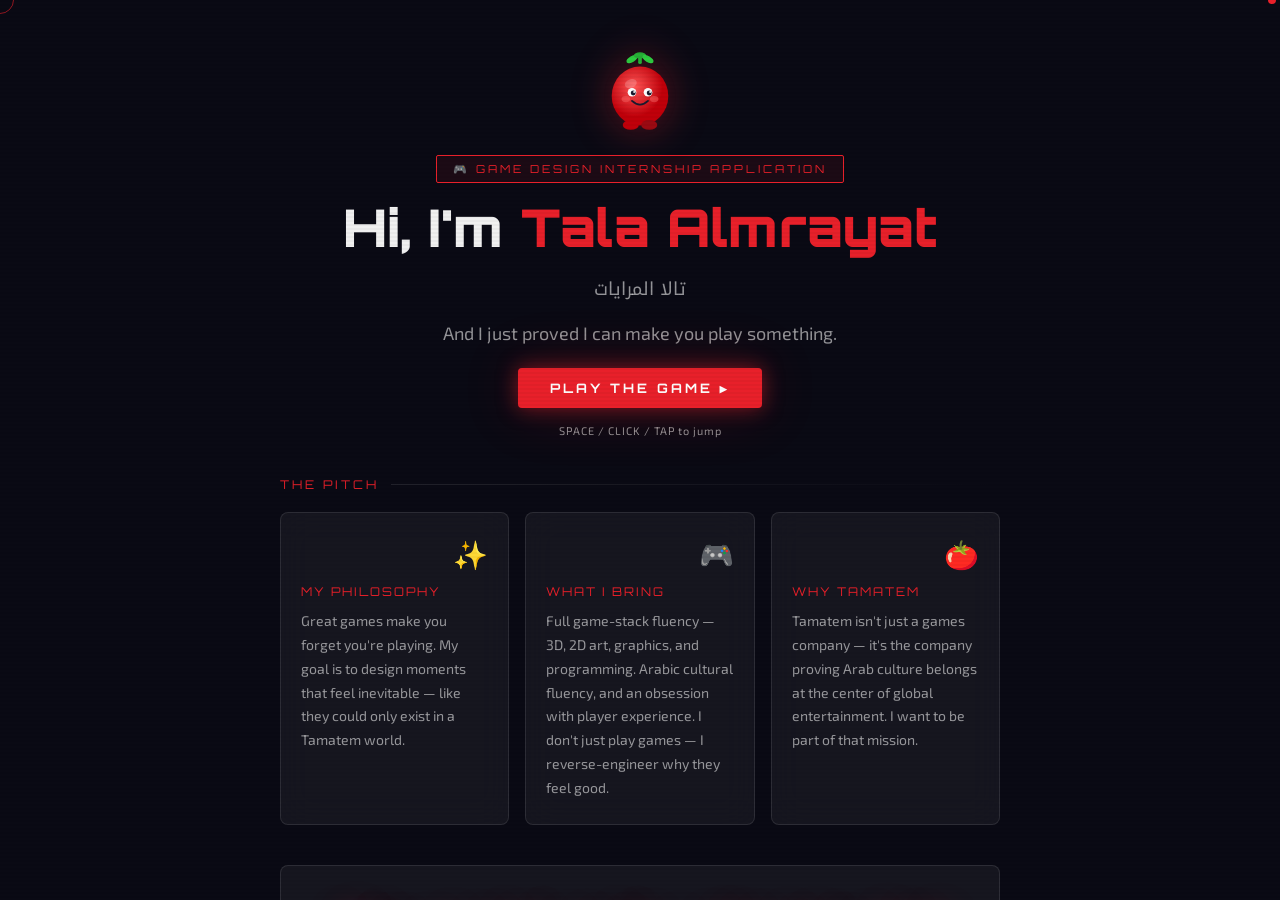
==== assets/projects/run-tamatem-run(4).html @ 4d6539b6 "first portfolio version" ====
<!DOCTYPE html>
<html lang="ar" dir="rtl">
<head>
<meta charset="UTF-8">
<meta name="viewport" content="width=device-width, initial-scale=1.0">
<title>🍅 Run, Tamatem, Run! — Tala Almrayat</title>
<link rel="preconnect" href="https://fonts.googleapis.com">
<link href="https://fonts.googleapis.com/css2?family=Orbitron:wght@400;700;900&family=Noto+Kufi+Arabic:wght@400;700;900&family=Exo+2:wght@300;400;600;700&display=swap" rel="stylesheet">
<style>
:root {
  --red: #E8202A;
  --red-dark: #9A0A12;
  --orange: #FF6B00;
  --green: #39FF14;
  --purple: #BF00FF;
  --dark: #0A0A14;
  --dark2: #12121F;
  --card: #1A1A2E;
  --glass: rgba(255,255,255,0.05);
  --glass-border: rgba(255,255,255,0.1);
  --text: #F0F0F0;
  --muted: rgba(240,240,240,0.6);
}

* { margin: 0; padding: 0; box-sizing: border-box; }

html, body {
  width: 100%; height: 100%;
  overflow: hidden;
  background: var(--dark);
  color: var(--text);
  font-family: 'Exo 2', sans-serif;
  cursor: none;
}

/* Custom cursor */
#cursor {
  position: fixed; width: 8px; height: 8px;
  background: var(--red); border-radius: 50%;
  pointer-events: none; z-index: 9999;
  transform: translate(-50%,-50%);
  transition: transform 0.1s;
}
#cursor-ring {
  position: fixed; width: 28px; height: 28px;
  border: 1.5px solid var(--red);
  border-radius: 50%; pointer-events: none; z-index: 9998;
  transform: translate(-50%,-50%);
  transition: all 0.12s ease-out;
  opacity: 0.6;
}

/* Screens */
.screen {
  position: fixed; inset: 0;
  display: none; align-items: center; justify-content: center;
  overflow: hidden;
}
.screen.active { display: flex; }

/* ── SCANLINE OVERLAY ── */
.screen::before {
  content: '';
  position: absolute; inset: 0;
  background: repeating-linear-gradient(0deg, transparent, transparent 2px, rgba(0,0,0,0.03) 2px, rgba(0,0,0,0.03) 4px);
  pointer-events: none; z-index: 10;
}

/* ═══════════════════════════════
   SCREEN 1 — INTRO
═══════════════════════════════ */
#screen-intro {
  background: radial-gradient(ellipse at 50% 40%, #1a0520 0%, var(--dark) 70%);
  flex-direction: column; gap: 0;
}

#particles-canvas {
  position: absolute; inset: 0; z-index: 0;
}

.intro-content {
  position: relative; z-index: 2;
  display: flex; flex-direction: column;
  align-items: center; gap: 20px;
  text-align: center; padding: 20px;
}

.intro-mascot {
  animation: bounce-idle 2s ease-in-out infinite;
  filter: drop-shadow(0 0 30px rgba(232,32,42,0.5));
}

@keyframes bounce-idle {
  0%,100% { transform: translateY(0) rotate(-2deg); }
  50% { transform: translateY(-14px) rotate(2deg); }
}

.intro-title {
  font-family: 'Orbitron', monospace;
  font-size: clamp(28px, 6vw, 64px);
  font-weight: 900;
  color: var(--red);
  text-shadow: 0 0 40px rgba(232,32,42,0.7), 0 0 80px rgba(232,32,42,0.3);
  letter-spacing: 3px;
  line-height: 1.1;
  direction: ltr;
}

.intro-subtitle {
  font-family: 'Noto Kufi Arabic', serif;
  font-size: clamp(16px, 3vw, 22px);
  color: var(--muted);
  direction: rtl;
}

.hud-bracket {
  border: 1px solid var(--glass-border);
  border-radius: 4px;
  padding: 28px 48px;
  position: relative;
  background: var(--glass);
  backdrop-filter: blur(12px);
  display: flex; flex-direction: column; align-items: center; gap: 16px;
}
.hud-bracket::before, .hud-bracket::after {
  content: '';
  position: absolute;
  width: 12px; height: 12px;
  border-color: var(--red);
  border-style: solid;
}
.hud-bracket::before { top: -1px; left: -1px; border-width: 2px 0 0 2px; }
.hud-bracket::after  { bottom: -1px; right: -1px; border-width: 0 2px 2px 0; }

.btn-glow {
  font-family: 'Orbitron', monospace;
  font-size: clamp(14px, 2.5vw, 18px);
  font-weight: 700;
  padding: 14px 40px;
  background: var(--red);
  color: white;
  border: none;
  border-radius: 4px;
  cursor: none;
  letter-spacing: 2px;
  transition: all 0.3s;
  box-shadow: 0 0 20px rgba(232,32,42,0.5), 0 0 60px rgba(232,32,42,0.2);
  position: relative;
  overflow: hidden;
}
.btn-glow::before {
  content: '';
  position: absolute; inset: 0;
  background: linear-gradient(90deg, transparent 0%, rgba(255,255,255,0.15) 50%, transparent 100%);
  transform: translateX(-100%);
  transition: transform 0.4s;
}
.btn-glow:hover::before { transform: translateX(100%); }
.btn-glow:hover {
  box-shadow: 0 0 30px rgba(232,32,42,0.8), 0 0 80px rgba(232,32,42,0.4);
  transform: scale(1.03);
}

.tamatem-tag {
  font-family: 'Orbitron', monospace;
  font-size: 10px;
  color: var(--muted);
  letter-spacing: 4px;
  text-transform: uppercase;
  direction: ltr;
}

/* ═══════════════════════════════
   SCREEN 2 — GAME
═══════════════════════════════ */
#screen-game {
  background: var(--dark);
  flex-direction: column;
  align-items: stretch;
}

#game-canvas {
  width: 100%; height: 100%;
  display: block;
}

/* HUD */
#hud {
  position: absolute; inset: 0;
  pointer-events: none; z-index: 5;
  padding: 16px 20px;
}

.hud-tl, .hud-tr, .hud-bl, .hud-br {
  position: absolute;
  font-family: 'Orbitron', monospace;
  font-size: clamp(10px, 2vw, 14px);
  color: var(--green);
  text-shadow: 0 0 10px rgba(57,255,20,0.5);
  direction: ltr;
}
.hud-tl { top: 16px; left: 20px; }
.hud-tr { top: 16px; right: 20px; text-align: right; }
.hud-bl { bottom: 16px; left: 20px; color: var(--muted); font-size: 10px; letter-spacing: 2px; }
.hud-br { bottom: 16px; right: 20px; font-size: 18px; }

/* ═══════════════════════════════
   SCREEN 3 — GAME OVER
═══════════════════════════════ */
#screen-gameover {
  background: radial-gradient(ellipse at 50% 30%, #1a0208 0%, var(--dark) 70%);
  flex-direction: column; gap: 0;
  align-items: center; justify-content: center;
}

#confetti-canvas {
  position: absolute; inset: 0; z-index: 0; pointer-events: none;
}

.gameover-content {
  position: relative; z-index: 2;
  display: flex; flex-direction: column;
  align-items: center; gap: 20px;
  text-align: center; padding: 30px 20px;
  max-width: 600px;
}

.gameover-title {
  font-family: 'Orbitron', monospace;
  font-size: clamp(40px, 10vw, 90px);
  font-weight: 900;
  color: var(--red);
  animation: glitch 2s infinite;
  position: relative;
  direction: ltr;
}

@keyframes glitch {
  0%,90%,100% { text-shadow: none; transform: none; }
  91% { text-shadow: 3px 0 var(--purple), -3px 0 var(--green); transform: skewX(2deg); }
  93% { text-shadow: -3px 0 var(--purple), 3px 0 var(--green); transform: skewX(-2deg); }
  95% { text-shadow: 3px 0 var(--orange), -3px 0 var(--red); transform: none; }
}

.gameover-score {
  font-family: 'Orbitron', monospace;
  font-size: clamp(18px, 4vw, 32px);
  color: var(--orange);
  direction: ltr;
}

.gameover-msg {
  font-family: 'Orbitron', monospace;
  font-size: clamp(22px, 5vw, 42px);
  font-weight: 700;
  color: var(--orange);
  letter-spacing: 2px;
  text-shadow: 0 0 20px rgba(255,107,0,0.5);
  direction: ltr;
}

.btn-row {
  display: flex; gap: 16px; flex-wrap: wrap;
  justify-content: center;
}

.btn-outline {
  font-family: 'Orbitron', monospace;
  font-size: clamp(11px, 2vw, 14px);
  font-weight: 700;
  padding: 12px 28px;
  background: transparent;
  color: var(--text);
  border: 1.5px solid var(--glass-border);
  border-radius: 4px;
  cursor: none;
  letter-spacing: 1.5px;
  transition: all 0.3s;
}
.btn-outline:hover {
  border-color: var(--red);
  color: var(--red);
  box-shadow: 0 0 20px rgba(232,32,42,0.3);
}

/* ═══════════════════════════════
   SCREEN 4 — PITCH
═══════════════════════════════ */
#screen-pitch {
  background: var(--dark);
  align-items: flex-start;
  overflow-y: auto;
  overflow-x: hidden;
}

.pitch-wrapper {
  width: 100%; min-height: 100%;
  display: flex; flex-direction: column;
  align-items: center;
  padding: 40px 20px 80px;
  gap: 0;
}

.pitch-panel {
  width: 100%; max-width: 720px;
  display: flex; flex-direction: column;
  gap: 40px;
}

/* Pitch header */
.pitch-header {
  text-align: center;
  display: flex; flex-direction: column; align-items: center; gap: 16px;
}

.pitch-mascot {
  animation: float 3s ease-in-out infinite;
  filter: drop-shadow(0 0 20px rgba(232,32,42,0.4));
}
@keyframes float {
  0%,100% { transform: translateY(0); }
  50% { transform: translateY(-10px); }
}

.pitch-badge {
  font-family: 'Orbitron', monospace;
  font-size: 11px;
  letter-spacing: 3px;
  color: var(--red);
  border: 1px solid var(--red);
  padding: 6px 16px;
  border-radius: 2px;
  background: rgba(232,32,42,0.08);
  direction: ltr;
}

.pitch-name {
  font-family: 'Orbitron', monospace;
  font-size: clamp(28px, 5vw, 52px);
  font-weight: 900;
  color: var(--text);
  line-height: 1.1;
  direction: ltr;
}
.pitch-name span { color: var(--red); }

.pitch-tagline {
  font-size: clamp(14px, 2.5vw, 18px);
  color: var(--muted);
  max-width: 480px;
  direction: ltr;
}

/* Cards grid */
.cards-grid {
  display: grid;
  grid-template-columns: repeat(auto-fit, minmax(200px, 1fr));
  gap: 16px;
}

.glass-card {
  background: var(--glass);
  border: 1px solid var(--glass-border);
  border-radius: 8px;
  padding: 24px 20px;
  backdrop-filter: blur(16px);
  position: relative;
  transition: all 0.3s;
}
.glass-card::before {
  content: '';
  position: absolute; top: 0; left: 0; right: 0;
  height: 2px;
  background: linear-gradient(90deg, var(--red), var(--orange));
  border-radius: 8px 8px 0 0;
  opacity: 0;
  transition: opacity 0.3s;
}
.glass-card:hover { border-color: rgba(232,32,42,0.3); transform: translateY(-3px); }
.glass-card:hover::before { opacity: 1; }

.card-icon { font-size: 28px; margin-bottom: 12px; display: block; }
.card-title {
  font-family: 'Orbitron', monospace;
  font-size: 12px;
  letter-spacing: 2px;
  color: var(--red);
  margin-bottom: 10px;
  direction: ltr;
}
.card-text {
  font-size: 14px;
  color: var(--muted);
  line-height: 1.7;
  direction: ltr;
}

/* Section title */
.section-title {
  font-family: 'Orbitron', monospace;
  font-size: 12px;
  letter-spacing: 3px;
  color: var(--red);
  margin-bottom: 20px;
  display: flex; align-items: center; gap: 12px;
  direction: ltr;
}
.section-title::after {
  content: '';
  flex: 1;
  height: 1px;
  background: linear-gradient(90deg, var(--glass-border), transparent);
}

/* Skills bars */
.skills-list { display: flex; flex-direction: column; gap: 16px; }
.skill-item { display: flex; flex-direction: column; gap: 6px; }
.skill-header {
  display: flex; justify-content: space-between;
  font-size: 13px; color: var(--text);
  font-family: 'Exo 2', sans-serif;
}
.skill-pct { color: var(--orange); font-weight: 600; }
.skill-track {
  height: 8px; background: rgba(255,255,255,0.07);
  border-radius: 4px; overflow: hidden;
}
.skill-bar {
  height: 100%;
  background: linear-gradient(90deg, var(--red), var(--orange));
  border-radius: 4px;
  width: 0%;
  transition: width 1.2s cubic-bezier(0.4,0,0.2,1);
  box-shadow: 0 0 12px rgba(232,32,42,0.4);
}

/* Projects */
.projects-grid {
  display: grid;
  grid-template-columns: repeat(auto-fit, minmax(220px, 1fr));
  gap: 16px;
}

.project-card {
  background: var(--card);
  border: 1px solid var(--glass-border);
  border-radius: 12px;
  padding: 0;
  overflow: hidden;
  transition: transform 0.3s;
}
.project-card:hover { transform: scale(1.02); }

.project-cover {
  height: 120px;
  display: flex; align-items: center; justify-content: center;
  font-size: 48px;
  position: relative;
  overflow: hidden;
}
.project-cover-1 { background: linear-gradient(135deg, #1a0520, #2d1060); }
.project-cover-2 { background: linear-gradient(135deg, #0a1a20, #0a2d20); }

.project-cover::after {
  content: '';
  position: absolute; inset: 0;
  background: repeating-linear-gradient(45deg, transparent, transparent 10px, rgba(255,255,255,0.02) 10px, rgba(255,255,255,0.02) 11px);
}

.project-info { padding: 16px; }
.project-name {
  font-family: 'Orbitron', monospace;
  font-size: 13px;
  color: var(--text);
  margin-bottom: 6px;
}
.project-genre {
  font-size: 11px;
  color: var(--purple);
  background: rgba(191,0,255,0.1);
  border: 1px solid rgba(191,0,255,0.3);
  padding: 2px 10px;
  border-radius: 20px;
  display: inline-block;
  margin-bottom: 12px;
}
.project-btn {
  font-size: 12px;
  color: var(--muted);
  background: none; border: none;
  cursor: not-allowed;
  font-family: 'Exo 2', sans-serif;
  opacity: 0.5;
}

/* Final message */
.final-msg {
  text-align: center;
  padding: 32px;
  background: var(--glass);
  border: 1px solid var(--glass-border);
  border-radius: 8px;
  display: flex; flex-direction: column; gap: 16px;
}

.final-arabic {
  font-family: 'Noto Kufi Arabic', serif;
  font-size: clamp(18px, 3.5vw, 26px);
  font-weight: 700;
  color: var(--red);
  direction: rtl;
  text-shadow: 0 0 30px rgba(232,32,42,0.4);
  line-height: 1.6;
}

.final-english {
  font-size: clamp(13px, 2vw, 16px);
  color: var(--muted);
  line-height: 1.8;
  direction: ltr;
  text-align: center;
}

/* CTA buttons */
.cta-row {
  display: flex; gap: 12px; flex-wrap: wrap; justify-content: center;
}

.btn-cta {
  font-family: 'Orbitron', monospace;
  font-size: 12px;
  font-weight: 700;
  padding: 14px 24px;
  border-radius: 4px;
  cursor: none;
  letter-spacing: 1.5px;
  text-decoration: none;
  display: inline-flex; align-items: center; gap: 8px;
  transition: all 0.3s;
}
.btn-cta-primary {
  background: var(--red);
  color: white;
  border: none;
  box-shadow: 0 0 20px rgba(232,32,42,0.4);
}
.btn-cta-primary:hover { box-shadow: 0 0 35px rgba(232,32,42,0.7); transform: translateY(-2px); }
.btn-cta-secondary {
  background: transparent;
  color: var(--text);
  border: 1.5px solid var(--glass-border);
}
.btn-cta-secondary:hover { border-color: var(--orange); color: var(--orange); transform: translateY(-2px); }

/* Pitch footer */
.pitch-footer {
  text-align: center;
  font-size: 12px;
  color: rgba(255,255,255,0.3);
  padding-top: 20px;
  border-top: 1px solid var(--glass-border);
  direction: ltr;
}

/* Pitch section dividers */
.pitch-section { display: flex; flex-direction: column; }

/* Transition */
.fade-in { animation: fadeIn 0.5s ease forwards; }
@keyframes fadeIn { from { opacity: 0; transform: translateY(20px); } to { opacity: 1; transform: translateY(0); } }

/* Flash overlay */
#flash-overlay {
  position: fixed; inset: 0;
  background: white;
  opacity: 0;
  pointer-events: none;
  z-index: 100;
  transition: opacity 0.05s;
}

/* Responsive */
@media (max-width: 480px) {
  .hud-bracket { padding: 20px 24px; }
  .pitch-panel { gap: 28px; }
}
</style>
</head>
<body>

<div id="cursor"></div>
<div id="cursor-ring"></div>
<div id="flash-overlay"></div>

<!-- ═══ SCREEN 1: INTRO (kept for restartGame flow) ═══ -->
<div id="screen-intro" class="screen">
  <canvas id="particles-canvas"></canvas>
  <div class="intro-content">
    <div class="intro-mascot">
      <svg width="130" height="150" viewBox="0 0 130 150">
        <defs>
          <radialGradient id="tg1" cx="40%" cy="35%"><stop offset="0%" stop-color="#FF5555"/><stop offset="100%" stop-color="#C0000A"/></radialGradient>
        </defs>
        <ellipse cx="52" cy="28" rx="10" ry="5" fill="#2ECC40" transform="rotate(-30,52,28)"/>
        <ellipse cx="65" cy="22" rx="10" ry="5" fill="#27AE36" transform="rotate(0,65,22)"/>
        <ellipse cx="78" cy="28" rx="10" ry="5" fill="#2ECC40" transform="rotate(30,78,28)"/>
        <rect x="62" y="18" width="6" height="18" rx="3" fill="#27AE36"/>
        <ellipse cx="65" cy="88" rx="46" ry="48" fill="url(#tg1)"/>
        <ellipse cx="50" cy="68" rx="10" ry="7" fill="rgba(255,255,255,0.2)" transform="rotate(-20,50,68)"/>
        <circle cx="52" cy="82" r="7" fill="white"/>
        <circle cx="78" cy="82" r="7" fill="white"/>
        <circle cx="54" cy="83" r="4" fill="#1a1a2e"/>
        <circle cx="80" cy="83" r="4" fill="#1a1a2e"/>
        <circle cx="55.5" cy="81.5" r="1.5" fill="white"/>
        <circle cx="81.5" cy="81.5" r="1.5" fill="white"/>
        <path d="M52 96 Q65 108 78 96" stroke="#1a1a2e" stroke-width="3" fill="none" stroke-linecap="round"/>
        <ellipse cx="42" cy="93" rx="7" ry="5" fill="rgba(255,100,100,0.5)"/>
        <ellipse cx="88" cy="93" rx="7" ry="5" fill="rgba(255,100,100,0.5)"/>
        <ellipse cx="50" cy="135" rx="13" ry="8" fill="#C0000A"/>
        <ellipse cx="80" cy="135" rx="13" ry="8" fill="#9A0A12"/>
        <ellipse cx="50" cy="140" rx="16" ry="7" fill="#1a1a2e"/>
        <ellipse cx="80" cy="140" rx="16" ry="7" fill="#1a1a2e"/>
      </svg>
    </div>
    <div class="intro-title">🍅 RUN, TAMATEM, RUN!</div>
    <div class="intro-subtitle">ساعد الطماطة توصل لحلمها!</div>
    <div class="hud-bracket">
      <div class="tamatem-tag">● TAMATEM UNIVERSE ●</div>
      <button class="btn-glow" onclick="startGame()">▶ START GAME</button>
      <div style="font-size:12px;color:var(--muted);font-family:'Exo 2',sans-serif;">SPACE / CLICK / TAP to jump</div>
    </div>
  </div>
</div>

<!-- ═══ SCREEN 2: GAME ═══ -->
<div id="screen-game" class="screen">
  <canvas id="game-canvas"></canvas>
  <div id="hud">
    <div class="hud-tl">
      <div>XP: <span id="hud-score">0000</span></div>
    </div>
    <div class="hud-tr">
      <div>HIGH SCORE: <span id="hud-hs">0000</span></div>
      <div id="hud-lives" style="font-size:16px;margin-top:4px;">🍅🍅🍅</div>
    </div>
    <div class="hud-bl">TAMATEM UNIVERSE</div>
  </div>
</div>

<!-- ═══ SCREEN 3: GAME OVER ═══ -->
<div id="screen-gameover" class="screen">
  <canvas id="confetti-canvas"></canvas>
  <div class="gameover-content fade-in">
    <div class="gameover-title">GAME OVER</div>
    <div class="gameover-score">
      XP: <span id="go-score">0</span> &nbsp;|&nbsp; BEST: <span id="go-hs">0</span>
    </div>
    <div class="gameover-msg" id="go-msg">Ouch.</div>
    <div class="btn-row">
      <button class="btn-outline" onclick="showScreen('screen-intro')">↺ PLAY AGAIN</button>
      <button class="btn-glow" onclick="showPitch()">← BACK TO PITCH</button>
    </div>
  </div>
</div>

<!-- ═══ SCREEN 4: PITCH ═══ -->
<div id="screen-pitch" class="screen active">
  <div class="pitch-wrapper">
    <div class="pitch-panel">

      <!-- Header -->
      <div class="pitch-header">
        <div class="pitch-mascot">
          <svg width="80" height="96" viewBox="0 0 130 150">
            <defs>
              <radialGradient id="tg2" cx="40%" cy="35%"><stop offset="0%" stop-color="#FF5555"/><stop offset="100%" stop-color="#C0000A"/></radialGradient>
            </defs>
            <ellipse cx="52" cy="28" rx="10" ry="5" fill="#2ECC40" transform="rotate(-30,52,28)"/>
            <ellipse cx="65" cy="22" rx="10" ry="5" fill="#27AE36"/>
            <ellipse cx="78" cy="28" rx="10" ry="5" fill="#2ECC40" transform="rotate(30,78,28)"/>
            <rect x="62" y="18" width="6" height="18" rx="3" fill="#27AE36"/>
            <ellipse cx="65" cy="88" rx="46" ry="48" fill="url(#tg2)"/>
            <ellipse cx="50" cy="68" rx="10" ry="7" fill="rgba(255,255,255,0.2)" transform="rotate(-20,50,68)"/>
            <circle cx="52" cy="82" r="7" fill="white"/>
            <circle cx="78" cy="82" r="7" fill="white"/>
            <circle cx="54" cy="83" r="4" fill="#1a1a2e"/>
            <circle cx="80" cy="83" r="4" fill="#1a1a2e"/>
            <circle cx="55.5" cy="81.5" r="1.5" fill="white"/>
            <circle cx="81.5" cy="81.5" r="1.5" fill="white"/>
            <path d="M52 96 Q65 108 78 96" stroke="#1a1a2e" stroke-width="3" fill="none" stroke-linecap="round"/>
            <ellipse cx="42" cy="93" rx="7" ry="5" fill="rgba(255,100,100,0.5)"/>
            <ellipse cx="88" cy="93" rx="7" ry="5" fill="rgba(255,100,100,0.5)"/>
            <ellipse cx="50" cy="135" rx="13" ry="8" fill="#C0000A"/>
            <ellipse cx="80" cy="135" rx="13" ry="8" fill="#9A0A12"/>
          </svg>
        </div>
        <div class="pitch-badge">🎮 GAME DESIGN INTERNSHIP APPLICATION</div>
        <div class="pitch-name">Hi, I'm <span>Tala Almrayat</span></div>
        <div style="font-family:'Noto Kufi Arabic',serif;font-size:18px;color:var(--muted);direction:rtl;">تالا المرايات</div>
        <div class="pitch-tagline">And I just proved I can make you play something.</div>
        <button class="btn-glow" onclick="showScreen('screen-intro')" style="margin-top:8px;font-size:13px;padding:12px 32px;letter-spacing:3px;">
          ▶ PLAY THE GAME
        </button>
        <div style="font-size:11px;color:var(--muted);font-family:'Exo 2',sans-serif;letter-spacing:1px;">SPACE / CLICK / TAP to jump</div>
      </div>

      <!-- Why cards -->
      <div class="pitch-section">
        <div class="section-title">THE PITCH</div>
        <div class="cards-grid">
          <div class="glass-card">
            <span class="card-icon">🍅</span>
            <div class="card-title">WHY TAMATEM</div>
            <div class="card-text">Tamatem isn't just a games company — it's the company proving Arab culture belongs at the center of global entertainment. I want to be part of that mission.</div>
          </div>
          <div class="glass-card">
            <span class="card-icon">🎮</span>
            <div class="card-title">WHAT I BRING</div>
            <div class="card-text">Full game-stack fluency — 3D, 2D art, graphics, and programming. Arabic cultural fluency, and an obsession with player experience. I don't just play games — I reverse-engineer why they feel good.</div>
          </div>
          <div class="glass-card">
            <span class="card-icon">✨</span>
            <div class="card-title">MY PHILOSOPHY</div>
            <div class="card-text">Great games make you forget you're playing. My goal is to design moments that feel inevitable — like they could only exist in a Tamatem world.</div>
          </div>
        </div>
      </div>

      <!-- Final message -->
      <div class="final-msg">
        <div class="final-arabic">طماطم بتصنع عوالم — وأنا بدي أساعد في بنائها.</div>
        <div class="final-english">
          This mini-game was built from scratch — vanilla HTML, CSS, and JavaScript.<br>
          No tutorials. No frameworks. Just me, a blank file, and an idea.<br>
          Imagine what I could build as part of your team.
        </div>
      </div>

      <!-- Footer -->
      <div class="pitch-footer">
        Built with vanilla HTML/CSS/JS — no frameworks.<br>
        Because constraints breed creativity. 🍅
      </div>

    </div>
  </div>
</div>

<script>
// ══════════════════════════════════════
//  CURSOR
// ══════════════════════════════════════
const cursor = document.getElementById('cursor');
const cursorRing = document.getElementById('cursor-ring');
let mx = 0, my = 0, rx = 0, ry = 0;

document.addEventListener('mousemove', e => {
  mx = e.clientX; my = e.clientY;
  cursor.style.left = mx + 'px';
  cursor.style.top  = my + 'px';
});

(function animCursor() {
  rx += (mx - rx) * 0.15;
  ry += (my - ry) * 0.15;
  cursorRing.style.left = rx + 'px';
  cursorRing.style.top  = ry + 'px';
  requestAnimationFrame(animCursor);
})();

// ══════════════════════════════════════
//  AUDIO ENGINE
// ══════════════════════════════════════
let audioCtx = null;

function getAudio() {
  if (!audioCtx) audioCtx = new (window.AudioContext || window.webkitAudioContext)();
  return audioCtx;
}

function playTone(freq, type, duration, volume=0.3, startFreq=null) {
  try {
    const ac = getAudio();
    const osc = ac.createOscillator();
    const gain = ac.createGain();
    osc.connect(gain); gain.connect(ac.destination);
    osc.type = type;
    if (startFreq) { osc.frequency.setValueAtTime(startFreq, ac.currentTime); osc.frequency.exponentialRampToValueAtTime(freq, ac.currentTime + duration); }
    else osc.frequency.setValueAtTime(freq, ac.currentTime);
    gain.gain.setValueAtTime(volume, ac.currentTime);
    gain.gain.exponentialRampToValueAtTime(0.001, ac.currentTime + duration);
    osc.start(); osc.stop(ac.currentTime + duration);
  } catch(e) {}
}

function playJump() { playTone(600, 'sine', 0.15, 0.25, 200); }

function playGem() {
  [0,0.08,0.16].forEach((t,i) => {
    setTimeout(() => playTone([523,659,784][i], 'sine', 0.12, 0.2), t*1000);
  });
}

function playDeath() {
  playTone(100, 'sawtooth', 0.6, 0.4, 400);
}

let bgHum = null;
function startBgHum() {
  try {
    const ac = getAudio();
    const osc = ac.createOscillator();
    const gain = ac.createGain();
    osc.connect(gain); gain.connect(ac.destination);
    osc.type = 'sine';
    osc.frequency.setValueAtTime(55, ac.currentTime);
    gain.gain.setValueAtTime(0.04, ac.currentTime);
    osc.start();
    bgHum = { osc, gain };
  } catch(e) {}
}
function stopBgHum() {
  if (bgHum) { try { bgHum.osc.stop(); } catch(e) {} bgHum = null; }
}

// ══════════════════════════════════════
//  PARTICLES (intro screen)
// ══════════════════════════════════════
(function initParticles() {
  const canvas = document.getElementById('particles-canvas');
  const ctx = canvas.getContext('2d');
  let W, H, particles = [];

  function resize() {
    W = canvas.width  = window.innerWidth;
    H = canvas.height = window.innerHeight;
  }
  resize();
  window.addEventListener('resize', resize);

  for (let i = 0; i < 80; i++) {
    particles.push({
      x: Math.random() * window.innerWidth,
      y: Math.random() * window.innerHeight,
      r: Math.random() * 2 + 0.5,
      vx: (Math.random() - 0.5) * 0.4,
      vy: -Math.random() * 0.5 - 0.2,
      alpha: Math.random() * 0.6 + 0.1,
      color: Math.random() < 0.3 ? '#E8202A' : Math.random() < 0.5 ? '#FF6B00' : '#BF00FF'
    });
  }

  function drawParticles() {
    if (!document.getElementById('screen-intro').classList.contains('active')) {
      requestAnimationFrame(drawParticles); return;
    }
    ctx.clearRect(0, 0, W, H);
    for (const p of particles) {
      p.x += p.vx; p.y += p.vy;
      if (p.y < -5) { p.y = H + 5; p.x = Math.random() * W; }
      if (p.x < -5) p.x = W + 5;
      if (p.x > W + 5) p.x = -5;
      ctx.beginPath();
      ctx.arc(p.x, p.y, p.r, 0, Math.PI * 2);
      ctx.fillStyle = p.color;
      ctx.globalAlpha = p.alpha;
      ctx.fill();
    }
    ctx.globalAlpha = 1;
    requestAnimationFrame(drawParticles);
  }
  drawParticles();
})();

// ══════════════════════════════════════
//  SCREEN MANAGEMENT
// ══════════════════════════════════════
function showScreen(id) {
  document.querySelectorAll('.screen').forEach(s => s.classList.remove('active'));
  document.getElementById(id).classList.add('active');
}

// ══════════════════════════════════════
//  GAME ENGINE
// ══════════════════════════════════════
const canvas = document.getElementById('game-canvas');
const ctx = canvas.getContext('2d');

let W, H, GW, GH;
let gameState = 'idle';
let score, highScore, lives, speed, frameCount, shakeTimer, shakeAmt;
let player, obstacles, gems, bgParticles;
let layer1objs, layer2objs;
let animId;

const GROUND_Y_RATIO = 0.78;
const GRAVITY = 0.55;

function getGroundY() { return H * GROUND_Y_RATIO; }
// Player feet bottom is at y+46, so to stand ON the ground: playerY = gY - 46
function getPlayerGroundY() { return getGroundY() - 46; }

// ── Player ──
function createPlayer() {
  return {
    x: W * 0.15,
    y: getPlayerGroundY(),
    vy: 0,
    grounded: true,
    legPhase: 0,
    dead: false,
    deadTimer: 0,
    deadAngle: 0,
    alpha: 1,
    width: 54,
    height: 62,
    jumping: false
  };
}

function playerJump() {
  if (player && player.grounded && !player.dead && gameState === 'running') {
    player.vy = -13.5;
    player.grounded = false;
    player.jumping = true;
    playJump();
  }
}

// ── Draw player ──
function drawTomato(x, y, scale=1, legPhase=0, alpha=1, angle=0) {
  ctx.save();
  ctx.globalAlpha = alpha;
  ctx.translate(x, y);
  ctx.rotate(angle);
  ctx.scale(scale, scale);

  // Legs
  const legW = 13, legH = 10;
  const leg1Y = 26 * Math.sin(legPhase);
  const leg2Y = -26 * Math.sin(legPhase);
  ctx.fillStyle = '#9A0A12';
  ctx.beginPath(); ctx.ellipse(-10, 31 + leg1Y * 0.3, legW, legH, 0, 0, Math.PI * 2); ctx.fill();
  ctx.beginPath(); ctx.ellipse(10, 31 + leg2Y * 0.3, legW, legH, 0, 0, Math.PI * 2); ctx.fill();
  // Shoes
  ctx.fillStyle = '#0A0A14';
  ctx.beginPath(); ctx.ellipse(-10, 39 + leg1Y * 0.3, 16, 7, 0, 0, Math.PI * 2); ctx.fill();
  ctx.beginPath(); ctx.ellipse(10, 39 + leg2Y * 0.3, 16, 7, 0, 0, Math.PI * 2); ctx.fill();

  // Body
  const grad = ctx.createRadialGradient(-8, -14, 2, 0, 0, 30);
  grad.addColorStop(0, '#FF5555');
  grad.addColorStop(1, '#C0000A');
  ctx.fillStyle = grad;
  ctx.beginPath(); ctx.ellipse(0, 0, 28, 30, 0, 0, Math.PI * 2); ctx.fill();

  // Shine
  ctx.fillStyle = 'rgba(255,255,255,0.18)';
  ctx.beginPath(); ctx.ellipse(-9, -12, 8, 6, -0.4, 0, Math.PI * 2); ctx.fill();

  // Stem
  ctx.fillStyle = '#27AE36';
  ctx.beginPath(); ctx.roundRect(-3, -32, 6, 16, 3); ctx.fill();
  // Leaves
  ctx.fillStyle = '#2ECC40';
  ctx.beginPath(); ctx.ellipse(-10, -28, 10, 5, -0.5, 0, Math.PI * 2); ctx.fill();
  ctx.beginPath(); ctx.ellipse(10, -28, 10, 5, 0.5, 0, Math.PI * 2); ctx.fill();
  ctx.beginPath(); ctx.ellipse(0, -33, 9, 5, 0, 0, Math.PI * 2); ctx.fill();

  // Eyes
  ctx.fillStyle = 'white';
  ctx.beginPath(); ctx.ellipse(-9, -4, 7, 7, 0, 0, Math.PI * 2); ctx.fill();
  ctx.beginPath(); ctx.ellipse(9, -4, 7, 7, 0, 0, Math.PI * 2); ctx.fill();
  ctx.fillStyle = '#1a1a2e';
  ctx.beginPath(); ctx.ellipse(-8, -3, 4, 4, 0, 0, Math.PI * 2); ctx.fill();
  ctx.beginPath(); ctx.ellipse(10, -3, 4, 4, 0, 0, Math.PI * 2); ctx.fill();
  ctx.fillStyle = 'white';
  ctx.beginPath(); ctx.ellipse(-6.5, -4.5, 1.5, 1.5, 0, 0, Math.PI * 2); ctx.fill();
  ctx.beginPath(); ctx.ellipse(11.5, -4.5, 1.5, 1.5, 0, 0, Math.PI * 2); ctx.fill();

  // Smile
  ctx.strokeStyle = '#1a1a2e'; ctx.lineWidth = 2.5; ctx.lineCap = 'round';
  ctx.beginPath(); ctx.moveTo(-9, 7); ctx.quadraticCurveTo(0, 16, 9, 7); ctx.stroke();

  // Cheeks
  ctx.fillStyle = 'rgba(255,100,100,0.4)';
  ctx.beginPath(); ctx.ellipse(-17, 2, 7, 5, 0, 0, Math.PI * 2); ctx.fill();
  ctx.beginPath(); ctx.ellipse(17, 2, 7, 5, 0, 0, Math.PI * 2); ctx.fill();

  ctx.restore();
}

// ── Obstacles ──
function spawnObstacle() {
  const types = ['brief', 'monster', 'wall'];
  const type = types[Math.floor(Math.random() * 3)];
  const gY = getGroundY();
  let w, h;
  if (type === 'brief')   { w = 38; h = 52; }
  if (type === 'monster') { w = 48; h = 58; }
  if (type === 'wall')    { w = 42; h = 70; }
  obstacles.push({ x: W + 40, y: gY - h/2 + 10, w, h, type });
}

function drawObstacle(ob) {
  ctx.save();
  ctx.translate(ob.x, ob.y);
  if (ob.type === 'brief') {
    // Boring Brief — grey document stack
    const colors = ['#8888A0','#9999B0','#AAAABC'];
    for (let i = 2; i >= 0; i--) {
      ctx.fillStyle = colors[i];
      ctx.beginPath(); ctx.roundRect(-18 + i*2, -26 + i*4, 36, 48, 3); ctx.fill();
    }
    // Lines on top doc
    ctx.strokeStyle = '#666680'; ctx.lineWidth = 1.5;
    for (let l = 0; l < 4; l++) {
      ctx.beginPath(); ctx.moveTo(-12, -14 + l*8); ctx.lineTo(12, -14 + l*8); ctx.stroke();
    }
    ctx.fillStyle = '#E8202A'; ctx.font = 'bold 9px Orbitron, monospace';
    ctx.textAlign = 'center'; ctx.fillText('BRIEF', 0, 22);
  }
  else if (ob.type === 'monster') {
    // Scope Creep Monster — spiky purple blob
    ctx.fillStyle = '#7A00CC';
    ctx.beginPath();
    const spikes = 8;
    for (let i = 0; i < spikes * 2; i++) {
      const r = i % 2 === 0 ? 28 : 16;
      const a = (i / (spikes * 2)) * Math.PI * 2 - Math.PI / 2;
      i === 0 ? ctx.moveTo(Math.cos(a)*r, Math.sin(a)*r) : ctx.lineTo(Math.cos(a)*r, Math.sin(a)*r);
    }
    ctx.closePath(); ctx.fill();
    ctx.fillStyle = '#9900EE';
    ctx.beginPath();
    for (let i = 0; i < spikes * 2; i++) {
      const r = i % 2 === 0 ? 22 : 13;
      const a = (i / (spikes * 2)) * Math.PI * 2;
      i === 0 ? ctx.moveTo(Math.cos(a)*r, Math.sin(a)*r) : ctx.lineTo(Math.cos(a)*r, Math.sin(a)*r);
    }
    ctx.closePath(); ctx.fill();
    // Eyes
    ctx.fillStyle = '#FF3300';
    ctx.beginPath(); ctx.ellipse(-8, -6, 5, 5, 0, 0, Math.PI * 2); ctx.fill();
    ctx.beginPath(); ctx.ellipse(8, -6, 5, 5, 0, 0, Math.PI * 2); ctx.fill();
    ctx.fillStyle = 'white';
    ctx.beginPath(); ctx.ellipse(-7, -7, 2, 2, 0, 0, Math.PI * 2); ctx.fill();
    ctx.beginPath(); ctx.ellipse(9, -7, 2, 2, 0, 0, Math.PI * 2); ctx.fill();
    // Label
    ctx.fillStyle = '#CC00FF'; ctx.font = 'bold 7px Orbitron, monospace';
    ctx.textAlign = 'center'; ctx.fillText('SCOPE', 0, 38);
  }
  else if (ob.type === 'wall') {
    // Deadline Wall — brick wall
    const bw = 42, bh = 70;
    ctx.fillStyle = '#8B0000';
    ctx.fillRect(-bw/2, -bh/2, bw, bh);
    ctx.strokeStyle = '#5A0000'; ctx.lineWidth = 1;
    const rows = 5;
    for (let r = 0; r < rows; r++) {
      const y = -bh/2 + r * (bh/rows);
      const offset = r % 2 === 0 ? 0 : 10;
      ctx.beginPath(); ctx.moveTo(-bw/2, y); ctx.lineTo(bw/2, y); ctx.stroke();
      ctx.beginPath(); ctx.moveTo(-bw/2 + offset + 10, y); ctx.lineTo(-bw/2 + offset + 10, y + bh/rows); ctx.stroke();
      ctx.beginPath(); ctx.moveTo(-bw/2 + offset + 30, y); ctx.lineTo(-bw/2 + offset + 30, y + bh/rows); ctx.stroke();
    }
    ctx.fillStyle = '#FF4444'; ctx.font = 'bold 8px Orbitron, monospace';
    ctx.textAlign = 'center'; ctx.fillText('DEADLINE', 0, -bh/2 - 6);
  }
  ctx.restore();
}

// ── Gems ──
function spawnGem() {
  const gY = getGroundY();
  const yOff = Math.random() < 0.4 ? -100 - Math.random()*80 : -30 - Math.random()*40;
  gems.push({ x: W + 20, y: gY + yOff, r: 10, collected: false, alpha: 1 });
}

function drawGem(gem) {
  ctx.save();
  ctx.translate(gem.x, gem.y);
  ctx.globalAlpha = gem.alpha;
  const t = frameCount * 0.05;
  // Gem star shape
  ctx.fillStyle = '#FFD700';
  ctx.shadowColor = '#FFD700'; ctx.shadowBlur = 14;
  ctx.beginPath();
  for (let i = 0; i < 5; i++) {
    const a = (i/5)*Math.PI*2 - Math.PI/2 + t;
    const b = a + Math.PI/5;
    const or = 10, ir = 4;
    i === 0 ? ctx.moveTo(Math.cos(a)*or, Math.sin(a)*or) : ctx.lineTo(Math.cos(a)*or, Math.sin(a)*or);
    ctx.lineTo(Math.cos(b)*ir, Math.sin(b)*ir);
  }
  ctx.closePath(); ctx.fill();
  ctx.shadowBlur = 0;
  ctx.restore();
}

// ── Background layers ──
function initBG() {
  // Layer 1: city silhouette objects
  layer1objs = [];
  for (let i = 0; i < 8; i++) {
    layer1objs.push({ x: Math.random() * W * 1.5, w: 30 + Math.random()*60, h: 60 + Math.random()*120 });
  }
  // Layer 2: stars/controllers
  layer2objs = [];
  for (let i = 0; i < 30; i++) {
    layer2objs.push({ x: Math.random() * W, y: Math.random() * H * 0.7, type: Math.random() < 0.3 ? 'ctrl' : 'star', size: Math.random() * 4 + 2 });
  }
}

function drawBG() {
  // Sky gradient
  const sky = ctx.createLinearGradient(0, 0, 0, H);
  sky.addColorStop(0, '#0A0A14');
  sky.addColorStop(1, '#1A0A20');
  ctx.fillStyle = sky;
  ctx.fillRect(0, 0, W, H);

  // Layer 1: city silhouettes
  const spd1 = speed * 0.15;
  ctx.fillStyle = '#1A0A24';
  for (const b of layer1objs) {
    ctx.fillRect(b.x, getGroundY() - b.h, b.w, b.h);
    b.x -= spd1;
    if (b.x + b.w < 0) { b.x = W + 20; b.h = 60 + Math.random()*120; b.w = 30 + Math.random()*60; }
  }

  // Layer 2: stars
  const spd2 = speed * 0.3;
  for (const s of layer2objs) {
    if (s.type === 'star') {
      ctx.fillStyle = `rgba(255,255,255,${0.2 + Math.sin(frameCount*0.02 + s.x)*0.15})`;
      ctx.beginPath(); ctx.arc(s.x, s.y, s.size * 0.5, 0, Math.PI*2); ctx.fill();
    } else {
      // Mini game controller
      ctx.fillStyle = 'rgba(191,0,255,0.15)';
      ctx.strokeStyle = 'rgba(191,0,255,0.25)'; ctx.lineWidth = 1;
      ctx.beginPath(); ctx.roundRect(s.x, s.y, 22, 14, 5); ctx.fill(); ctx.stroke();
    }
    s.x -= spd2;
    if (s.x < -30) { s.x = W + 30; s.y = Math.random() * H * 0.65; }
  }

  // Ground
  const gY = getGroundY();
  const groundGrad = ctx.createLinearGradient(0, gY, 0, H);
  groundGrad.addColorStop(0, '#1A0020');
  groundGrad.addColorStop(1, '#0A000A');
  ctx.fillStyle = groundGrad;
  ctx.fillRect(0, gY, W, H - gY);

  // Ground line
  ctx.strokeStyle = var_red_glow();
  ctx.lineWidth = 2;
  ctx.beginPath(); ctx.moveTo(0, gY); ctx.lineTo(W, gY); ctx.stroke();

  // Speed lines when fast
  if (speed > 5) {
    const alpha = Math.min((speed - 5) / 6, 0.3);
    ctx.strokeStyle = `rgba(255,107,0,${alpha})`;
    ctx.lineWidth = 1;
    for (let i = 0; i < 5; i++) {
      const ly = gY * 0.3 + Math.random() * gY * 0.4;
      const len = 30 + Math.random() * 80;
      ctx.beginPath(); ctx.moveTo(Math.random() * W, ly); ctx.lineTo(Math.random() * W - len, ly); ctx.stroke();
    }
  }
}

function var_red_glow() { return 'rgba(232,32,42,0.6)'; }

// ── Particles ──
let partPool = [];

function emitParticles(x, y, color, count=8) {
  for (let i = 0; i < count; i++) {
    partPool.push({
      x, y,
      vx: (Math.random()-0.5)*6,
      vy: -Math.random()*5 - 1,
      life: 1, color, r: Math.random()*4+2
    });
  }
}

function updateParticles() {
  for (let i = partPool.length - 1; i >= 0; i--) {
    const p = partPool[i];
    p.x += p.vx; p.y += p.vy; p.vy += 0.2;
    p.life -= 0.025;
    if (p.life <= 0) { partPool.splice(i, 1); continue; }
    ctx.save();
    ctx.globalAlpha = p.life;
    ctx.fillStyle = p.color;
    ctx.beginPath(); ctx.arc(p.x, p.y, p.r, 0, Math.PI*2); ctx.fill();
    ctx.restore();
  }
}

// ── Confetti ──
let confettiParts = [];
let confettiActive = false;

function startConfetti() {
  confettiActive = true;
  confettiParts = [];
  for (let i = 0; i < 120; i++) {
    confettiParts.push({
      x: Math.random() * window.innerWidth,
      y: -10 - Math.random() * 200,
      vx: (Math.random()-0.5)*3,
      vy: Math.random()*3 + 2,
      rot: Math.random()*360,
      rotV: (Math.random()-0.5)*8,
      w: 8+Math.random()*6, h: 4+Math.random()*4,
      color: ['#E8202A','#FF6B00','#39FF14','#BF00FF','#FFD700','#00BFFF'][Math.floor(Math.random()*6)]
    });
  }
  animateConfetti();
}

function animateConfetti() {
  if (!confettiActive) return;
  const cc = document.getElementById('confetti-canvas');
  const cx = cc.getContext('2d');
  cc.width = window.innerWidth; cc.height = window.innerHeight;
  cx.clearRect(0, 0, cc.width, cc.height);
  let alive = false;
  for (const p of confettiParts) {
    p.x += p.vx; p.y += p.vy; p.rot += p.rotV;
    if (p.y < cc.height + 20) alive = true;
    cx.save();
    cx.translate(p.x, p.y);
    cx.rotate(p.rot * Math.PI/180);
    cx.fillStyle = p.color;
    cx.fillRect(-p.w/2, -p.h/2, p.w, p.h);
    cx.restore();
  }
  if (alive) requestAnimationFrame(animateConfetti);
  else confettiActive = false;
}

// ══════════════════════════════════════
//  GAME INIT & LOOP
// ══════════════════════════════════════
function resizeCanvas() {
  W = canvas.width  = window.innerWidth;
  H = canvas.height = window.innerHeight;
}

function initGame() {
  resizeCanvas();
  score = 0; lives = 3; speed = 4.5; frameCount = 0;
  shakeTimer = 0; shakeAmt = 0;
  obstacles = []; gems = []; partPool = [];
  player = createPlayer();
  highScore = parseInt(localStorage.getItem('tamatem_hs') || '0');
  initBG();
  updateHUD();
}

function updateHUD() {
  document.getElementById('hud-score').textContent = String(score).padStart(4,'0');
  document.getElementById('hud-hs').textContent = String(highScore).padStart(4,'0');
  const livesEl = document.getElementById('hud-lives');
  livesEl.textContent = '🍅'.repeat(lives) + (lives < 3 ? '💀'.repeat(3-lives) : '');
}

let obSpawnTimer = 0, gemSpawnTimer = 0;

function gameLoop() {
  if (gameState !== 'running' && gameState !== 'dying') {
    animId = requestAnimationFrame(gameLoop); return;
  }

  ctx.save();
  // Screen shake
  if (shakeTimer > 0) {
    ctx.translate(
      (Math.random()-0.5) * shakeAmt,
      (Math.random()-0.5) * shakeAmt
    );
    shakeTimer--;
    if (shakeTimer === 0) shakeAmt = 0;
  }

  drawBG();

  // Spawn
  if (gameState === 'running') {
    obSpawnTimer--;
    if (obSpawnTimer <= 0) {
      spawnObstacle();
      obSpawnTimer = Math.floor(80 + Math.random()*80 - score/200);
      obSpawnTimer = Math.max(obSpawnTimer, 38);
    }
    gemSpawnTimer--;
    if (gemSpawnTimer <= 0) {
      spawnGem();
      gemSpawnTimer = Math.floor(100 + Math.random()*100);
    }

    // Score & speed — gradual increase every frame
    score++;
    if (score > highScore) { highScore = score; localStorage.setItem('tamatem_hs', highScore); }
    speed = Math.min(4.5 + score * 0.003, 15);

    frameCount++;
    if (frameCount % 3 === 0) updateHUD();
  }

  // Update obstacles
  const gY = getGroundY();
  for (let i = obstacles.length - 1; i >= 0; i--) {
    const ob = obstacles[i];
    ob.x -= speed;
    if (ob.x + ob.w < 0) { obstacles.splice(i, 1); continue; }

    // Collision (AABB, shrunk)
    const pw = 22, ph = 40;
    if (!player.dead &&
        player.x - pw/2 < ob.x + ob.w/2 - 4 &&
        player.x + pw/2 > ob.x - ob.w/2 + 4 &&
        player.y - ph/2 < ob.y + ob.h/2 - 4 &&
        player.y + ph/2 > ob.y - ob.h/2 + 4) {
      hitPlayer();
    }
    drawObstacle(ob);
  }

  // Update gems
  for (let i = gems.length - 1; i >= 0; i--) {
    const gem = gems[i];
    gem.x -= speed * 0.85;
    if (gem.x < -20) { gems.splice(i, 1); continue; }
    if (!player.dead) {
      const dx = player.x - gem.x, dy = player.y - gem.y;
      if (Math.sqrt(dx*dx + dy*dy) < 34) {
        gem.collected = true;
        score += 25;
        emitParticles(gem.x, gem.y, '#FFD700', 10);
        flash();
        playGem();
        gems.splice(i, 1);
        continue;
      }
    }
    drawGem(gem);
  }

  updateParticles();

  // Player physics
  if (!player.dead) {
    player.vy += GRAVITY;
    player.y += player.vy;
    if (player.y >= getPlayerGroundY()) {
      player.y = getPlayerGroundY(); player.vy = 0; player.grounded = true; player.jumping = false;
    }
    player.legPhase += 0.18;
    drawTomato(player.x, player.y, 1, player.legPhase);
  } else {
    // Death animation
    player.deadAngle += 0.12;
    player.alpha = Math.max(0, player.alpha - 0.015);
    player.y += 1;
    drawTomato(player.x, player.y, 1, 0, player.alpha, player.deadAngle);
    player.deadTimer++;
    if (player.deadTimer > 60) {
      if (lives > 0) {
        setTimeout(() => {
          player = createPlayer();
          gameState = 'running';
          obSpawnTimer = 80;
        }, 200);
        gameState = 'idle';
      } else {
        gameState = 'idle';
        endGame();
      }
    }
  }

  ctx.restore();
  animId = requestAnimationFrame(gameLoop);
}

function hitPlayer() {
  if (player.dead) return;
  lives = Math.max(0, lives - 1);
  updateHUD();
  shakeTimer = 12; shakeAmt = 7;
  emitParticles(player.x, player.y, '#E8202A', 12);
  playDeath();
  player.dead = true;
  player.deadTimer = 0;
  player.alpha = 1;
  gameState = 'dying';
}

function flash() {
  const el = document.getElementById('flash-overlay');
  el.style.opacity = '0.35';
  setTimeout(() => el.style.opacity = '0', 80);
}

function endGame() {
  stopBgHum();
  document.getElementById('go-score').textContent = score;
  document.getElementById('go-hs').textContent = highScore;
  let msg = '';
  const msgs = {
    low:    ['Ouch.', 'Rough.', 'Not today.', 'Try again.'],
    mid:    ['Decent.', 'Getting there.', 'Not bad.', 'Close.'],
    high:   ['Nice.', 'Solid.', 'Impressive.', 'You got it.'],
    legend: ['Legendary.', 'Unstoppable.', 'Hired?', 'Elite.']
  };
  const pick = arr => arr[Math.floor(Math.random() * arr.length)];
  if (score <= 200)       msg = pick(msgs.low);
  else if (score <= 500)  msg = pick(msgs.mid);
  else if (score <= 1000) msg = pick(msgs.high);
  else                    msg = pick(msgs.legend);
  document.getElementById('go-msg').textContent = msg;
  if (score > 500) startConfetti();
  showScreen('screen-gameover');
}

// ══════════════════════════════════════
//  PUBLIC ACTIONS
// ══════════════════════════════════════
function startGame() {
  showScreen('screen-game');
  initGame();
  gameState = 'running';
  obSpawnTimer = 90;
  gemSpawnTimer = 120;
  startBgHum();
  animId = requestAnimationFrame(gameLoop);
}

function restartGame() {
  if (animId) cancelAnimationFrame(animId);
  showScreen('screen-game');
  initGame();
  gameState = 'running';
  obSpawnTimer = 90;
  gemSpawnTimer = 120;
  startBgHum();
  animId = requestAnimationFrame(gameLoop);
}

function showPitch() {
  showScreen('screen-pitch');
}

// ══════════════════════════════════════
//  INPUT
// ══════════════════════════════════════
document.addEventListener('keydown', e => {
  if (e.code === 'Space' || e.code === 'ArrowUp') {
    e.preventDefault();
    playerJump();
  }
});

document.addEventListener('click', e => {
  if (document.getElementById('screen-game').classList.contains('active')) {
    playerJump();
  }
});

document.addEventListener('touchstart', e => {
  if (document.getElementById('screen-game').classList.contains('active')) {
    e.preventDefault();
    playerJump();
  }
}, { passive: false });

window.addEventListener('resize', () => {
  if (gameState === 'running' || gameState === 'dying') resizeCanvas();
});

// Fix cursor for touch
document.querySelectorAll('a, button').forEach(el => {
  el.style.cursor = 'none';
});
</script>
</body>
</html>
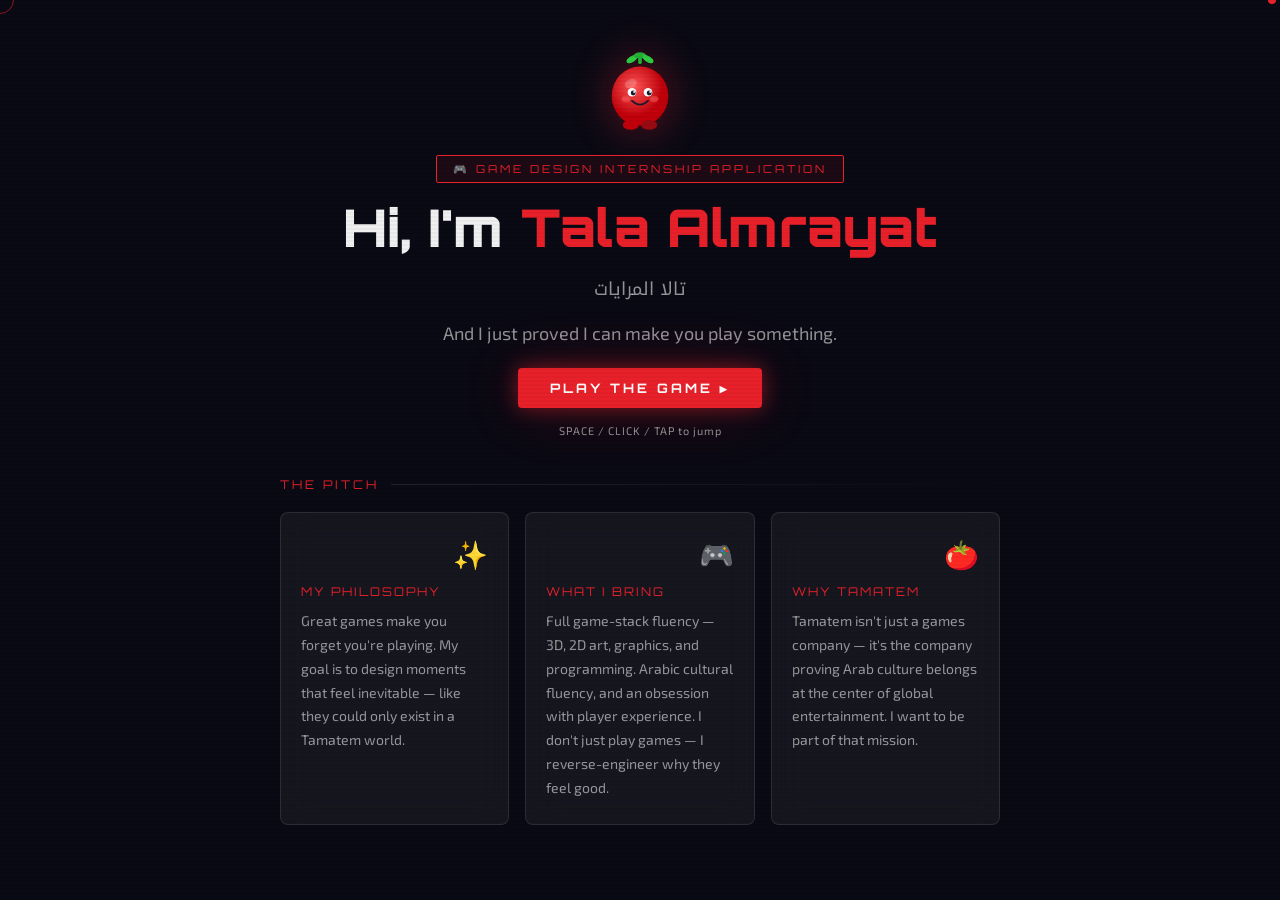
==== commit 75ba4bf9: "Update Tamatem project" ====
--- a/assets/projects/run-tamatem-run(4).html
+++ b/assets/projects/run-tamatem-run(4).html
@@ -565,8 +565,68 @@
 /* Pitch section dividers */
 .pitch-section { display: flex; flex-direction: column; }
 
-/* Transition */
-.fade-in { animation: fadeIn 0.5s ease forwards; }
+/* Win progress bar */
+#win-bar-wrap {
+  position: absolute;
+  top: 50px; left: 50%; transform: translateX(-50%);
+  width: 200px; text-align: center;
+  font-family: 'Orbitron', monospace;
+  font-size: 9px; letter-spacing: 2px;
+  color: var(--orange); direction: ltr;
+}
+#win-bar-track {
+  margin-top: 4px;
+  height: 4px; background: rgba(255,255,255,0.08);
+  border-radius: 2px; overflow: hidden;
+}
+#win-bar-fill {
+  height: 100%;
+  background: linear-gradient(90deg, var(--red), var(--orange));
+  width: 0%;
+  transition: width 0.3s;
+  box-shadow: 0 0 8px rgba(232,32,42,0.6);
+}
+
+/* Win screen */
+#screen-win {
+  background: radial-gradient(ellipse at 50% 30%, #0a2000 0%, var(--dark) 70%);
+  flex-direction: column;
+}
+.win-content {
+  position: relative; z-index: 2;
+  display: flex; flex-direction: column;
+  align-items: center; gap: 24px;
+  text-align: center; padding: 40px 20px;
+  max-width: 600px;
+}
+.win-title {
+  font-family: 'Orbitron', monospace;
+  font-size: clamp(36px, 9vw, 80px);
+  font-weight: 900;
+  color: var(--green);
+  text-shadow: 0 0 40px rgba(57,255,20,0.6), 0 0 80px rgba(57,255,20,0.2);
+  animation: win-pulse 1.5s ease-in-out infinite;
+  direction: ltr;
+}
+@keyframes win-pulse {
+  0%,100% { text-shadow: 0 0 30px rgba(57,255,20,0.5), 0 0 60px rgba(57,255,20,0.2); }
+  50%      { text-shadow: 0 0 60px rgba(57,255,20,0.9), 0 0 120px rgba(57,255,20,0.4); }
+}
+.win-mascot { animation: bounce-idle 1s ease-in-out infinite; filter: drop-shadow(0 0 24px rgba(57,255,20,0.5)); }
+.win-score {
+  font-family: 'Orbitron', monospace;
+  font-size: clamp(16px, 3.5vw, 28px);
+  color: var(--orange);
+  direction: ltr;
+}
+.win-arabic {
+  font-family: 'Noto Kufi Arabic', serif;
+  font-size: clamp(18px, 3.5vw, 26px);
+  font-weight: 700;
+  color: var(--green);
+  direction: rtl;
+  text-shadow: 0 0 20px rgba(57,255,20,0.4);
+}
 @keyframes fadeIn { from { opacity: 0; transform: translateY(20px); } to { opacity: 1; transform: translateY(0); } }
 
 /* Flash overlay */
@@ -644,6 +704,49 @@
       <div id="hud-lives" style="font-size:16px;margin-top:4px;">🍅🍅🍅</div>
     </div>
     <div class="hud-bl">TAMATEM UNIVERSE</div>
+    <div id="win-bar-wrap">
+      REACH 1500 XP TO WIN
+      <div id="win-bar-track"><div id="win-bar-fill"></div></div>
+    </div>
+  </div>
+</div>
+
+<!-- ═══ SCREEN WIN ═══ -->
+<div id="screen-win" class="screen">
+  <canvas id="win-confetti-canvas" style="position:absolute;inset:0;pointer-events:none;z-index:0;"></canvas>
+  <div class="win-content fade-in">
+    <div class="win-mascot">
+      <svg width="110" height="130" viewBox="0 0 130 150">
+        <defs><radialGradient id="tgw" cx="40%" cy="35%"><stop offset="0%" stop-color="#FF5555"/><stop offset="100%" stop-color="#C0000A"/></radialGradient></defs>
+        <ellipse cx="52" cy="28" rx="10" ry="5" fill="#2ECC40" transform="rotate(-30,52,28)"/>
+        <ellipse cx="65" cy="22" rx="10" ry="5" fill="#27AE36"/>
+        <ellipse cx="78" cy="28" rx="10" ry="5" fill="#2ECC40" transform="rotate(30,78,28)"/>
+        <rect x="62" y="18" width="6" height="18" rx="3" fill="#27AE36"/>
+        <ellipse cx="65" cy="88" rx="46" ry="48" fill="url(#tgw)"/>
+        <ellipse cx="50" cy="68" rx="10" ry="7" fill="rgba(255,255,255,0.2)" transform="rotate(-20,50,68)"/>
+        <circle cx="52" cy="82" r="7" fill="white"/>
+        <circle cx="78" cy="82" r="7" fill="white"/>
+        <circle cx="54" cy="83" r="4" fill="#1a1a2e"/>
+        <circle cx="80" cy="83" r="4" fill="#1a1a2e"/>
+        <circle cx="55.5" cy="81.5" r="1.5" fill="white"/>
+        <circle cx="81.5" cy="81.5" r="1.5" fill="white"/>
+        <!-- Big smile / wink -->
+        <path d="M48 94 Q65 114 82 94" stroke="#1a1a2e" stroke-width="3.5" fill="none" stroke-linecap="round"/>
+        <ellipse cx="42" cy="93" rx="7" ry="5" fill="rgba(255,100,100,0.5)"/>
+        <ellipse cx="88" cy="93" rx="7" ry="5" fill="rgba(255,100,100,0.5)"/>
+        <!-- Crown -->
+        <polygon points="65,4 56,18 48,10 52,26 78,26 82,10 74,18" fill="#FFD700"/>
+        <circle cx="65" cy="6" r="3" fill="#FF6B00"/>
+        <circle cx="50" cy="12" r="2.5" fill="#FF6B00"/>
+        <circle cx="80" cy="12" r="2.5" fill="#FF6B00"/>
+      </svg>
+    </div>
+    <div class="win-title">YOU WIN! 👑</div>
+    <div class="win-score">FINAL XP: <span id="win-score">0</span></div>
+    <div class="btn-row">
+      <button class="btn-outline" onclick="showScreen('screen-intro')">↺ PLAY AGAIN</button>
+      <button class="btn-glow" onclick="showPitch()">← BACK TO PITCH</button>
+    </div>
   </div>
 </div>
 
@@ -726,22 +829,6 @@
         </div>
       </div>
 
-      <!-- Final message -->
-      <div class="final-msg">
-        <div class="final-arabic">طماطم بتصنع عوالم — وأنا بدي أساعد في بنائها.</div>
-        <div class="final-english">
-          This mini-game was built from scratch — vanilla HTML, CSS, and JavaScript.<br>
-          No tutorials. No frameworks. Just me, a blank file, and an idea.<br>
-          Imagine what I could build as part of your team.
-        </div>
-      </div>
-
-      <!-- Footer -->
-      <div class="pitch-footer">
-        Built with vanilla HTML/CSS/JS — no frameworks.<br>
-        Because constraints breed creativity. 🍅
-      </div>
-
     </div>
   </div>
 </div>
@@ -1201,6 +1288,29 @@
   }
 }
 
+let floatTexts = [];
+
+function spawnFloatingText(x, y, text, color) {
+  floatTexts.push({ x, y, text, color, life: 1, vy: -1.8 });
+}
+
+function updateFloatTexts() {
+  for (let i = floatTexts.length - 1; i >= 0; i--) {
+    const f = floatTexts[i];
+    f.y += f.vy; f.life -= 0.022;
+    if (f.life <= 0) { floatTexts.splice(i, 1); continue; }
+    ctx.save();
+    ctx.globalAlpha = f.life;
+    ctx.font = 'bold 18px Orbitron, monospace';
+    ctx.fillStyle = f.color;
+    ctx.textAlign = 'center';
+    ctx.direction = 'ltr';
+    ctx.shadowColor = f.color; ctx.shadowBlur = 10;
+    ctx.fillText(f.text, f.x, f.y);
+    ctx.restore();
+  }
+}
+
 // ── Confetti ──
 let confettiParts = [];
 let confettiActive = false;
@@ -1256,11 +1366,12 @@
   resizeCanvas();
   score = 0; lives = 3; speed = 4.5; frameCount = 0;
   shakeTimer = 0; shakeAmt = 0;
-  obstacles = []; gems = []; partPool = [];
+  obstacles = []; gems = []; partPool = []; floatTexts = [];
   player = createPlayer();
   highScore = parseInt(localStorage.getItem('tamatem_hs') || '0');
   initBG();
   updateHUD();
+  document.getElementById('win-bar-fill').style.width = '0%';
 }
 
 function updateHUD() {
@@ -1308,6 +1419,12 @@
     score++;
     if (score > highScore) { highScore = score; localStorage.setItem('tamatem_hs', highScore); }
     speed = Math.min(4.5 + score * 0.003, 15);
+
+    // Win condition
+    if (score >= 1500) { winGame(); return; }
+
+    // Win progress bar
+    document.getElementById('win-bar-fill').style.width = Math.min(score / 15, 100) + '%';
 
     frameCount++;
     if (frameCount % 3 === 0) updateHUD();
@@ -1353,6 +1470,7 @@
   }
 
   updateParticles();
+  updateFloatTexts();
 
   // Player physics
   if (!player.dead) {
@@ -1392,9 +1510,11 @@
 function hitPlayer() {
   if (player.dead) return;
   lives = Math.max(0, lives - 1);
+  score = Math.max(0, score - 150);
   updateHUD();
   shakeTimer = 12; shakeAmt = 7;
   emitParticles(player.x, player.y, '#E8202A', 12);
+  spawnFloatingText(player.x, player.y - 40, '-150 XP', '#FF4444');
   playDeath();
   player.dead = true;
   player.deadTimer = 0;
@@ -1429,9 +1549,54 @@
   showScreen('screen-gameover');
 }
 
-// ══════════════════════════════════════
-//  PUBLIC ACTIONS
-// ══════════════════════════════════════
+function winGame() {
+  stopBgHum();
+  gameState = 'idle';
+  document.getElementById('win-score').textContent = score;
+  showScreen('screen-win');
+  startWinConfetti();
+  // Play win fanfare
+  [[523,0],[659,0.1],[784,0.2],[1047,0.35]].forEach(([f,t]) => {
+    setTimeout(() => playTone(f, 'sine', 0.3, 0.28), t * 1000);
+  });
+}
+
+function startWinConfetti() {
+  const cc = document.getElementById('win-confetti-canvas');
+  cc.width = window.innerWidth; cc.height = window.innerHeight;
+  const cx = cc.getContext('2d');
+  const parts = [];
+  for (let i = 0; i < 160; i++) {
+    parts.push({
+      x: Math.random() * cc.width,
+      y: -10 - Math.random() * 300,
+      vx: (Math.random()-0.5) * 4,
+      vy: Math.random() * 4 + 2,
+      rot: Math.random() * 360,
+      rotV: (Math.random()-0.5) * 10,
+      w: 9+Math.random()*7, h: 4+Math.random()*5,
+      color: ['#E8202A','#FF6B00','#39FF14','#BF00FF','#FFD700','#00BFFF','#ffffff'][Math.floor(Math.random()*7)]
+    });
+  }
+  function loop() {
+    if (!document.getElementById('screen-win').classList.contains('active')) return;
+    cx.clearRect(0, 0, cc.width, cc.height);
+    let alive = false;
+    for (const p of parts) {
+      p.x += p.vx; p.y += p.vy; p.rot += p.rotV;
+      if (p.y < cc.height + 20) alive = true;
+      else { p.y = -10; p.x = Math.random() * cc.width; } // loop confetti
+      cx.save();
+      cx.translate(p.x, p.y);
+      cx.rotate(p.rot * Math.PI/180);
+      cx.fillStyle = p.color;
+      cx.fillRect(-p.w/2, -p.h/2, p.w, p.h);
+      cx.restore();
+    }
+    requestAnimationFrame(loop);
+  }
+  loop();
+}
 function startGame() {
   showScreen('screen-game');
   initGame();
